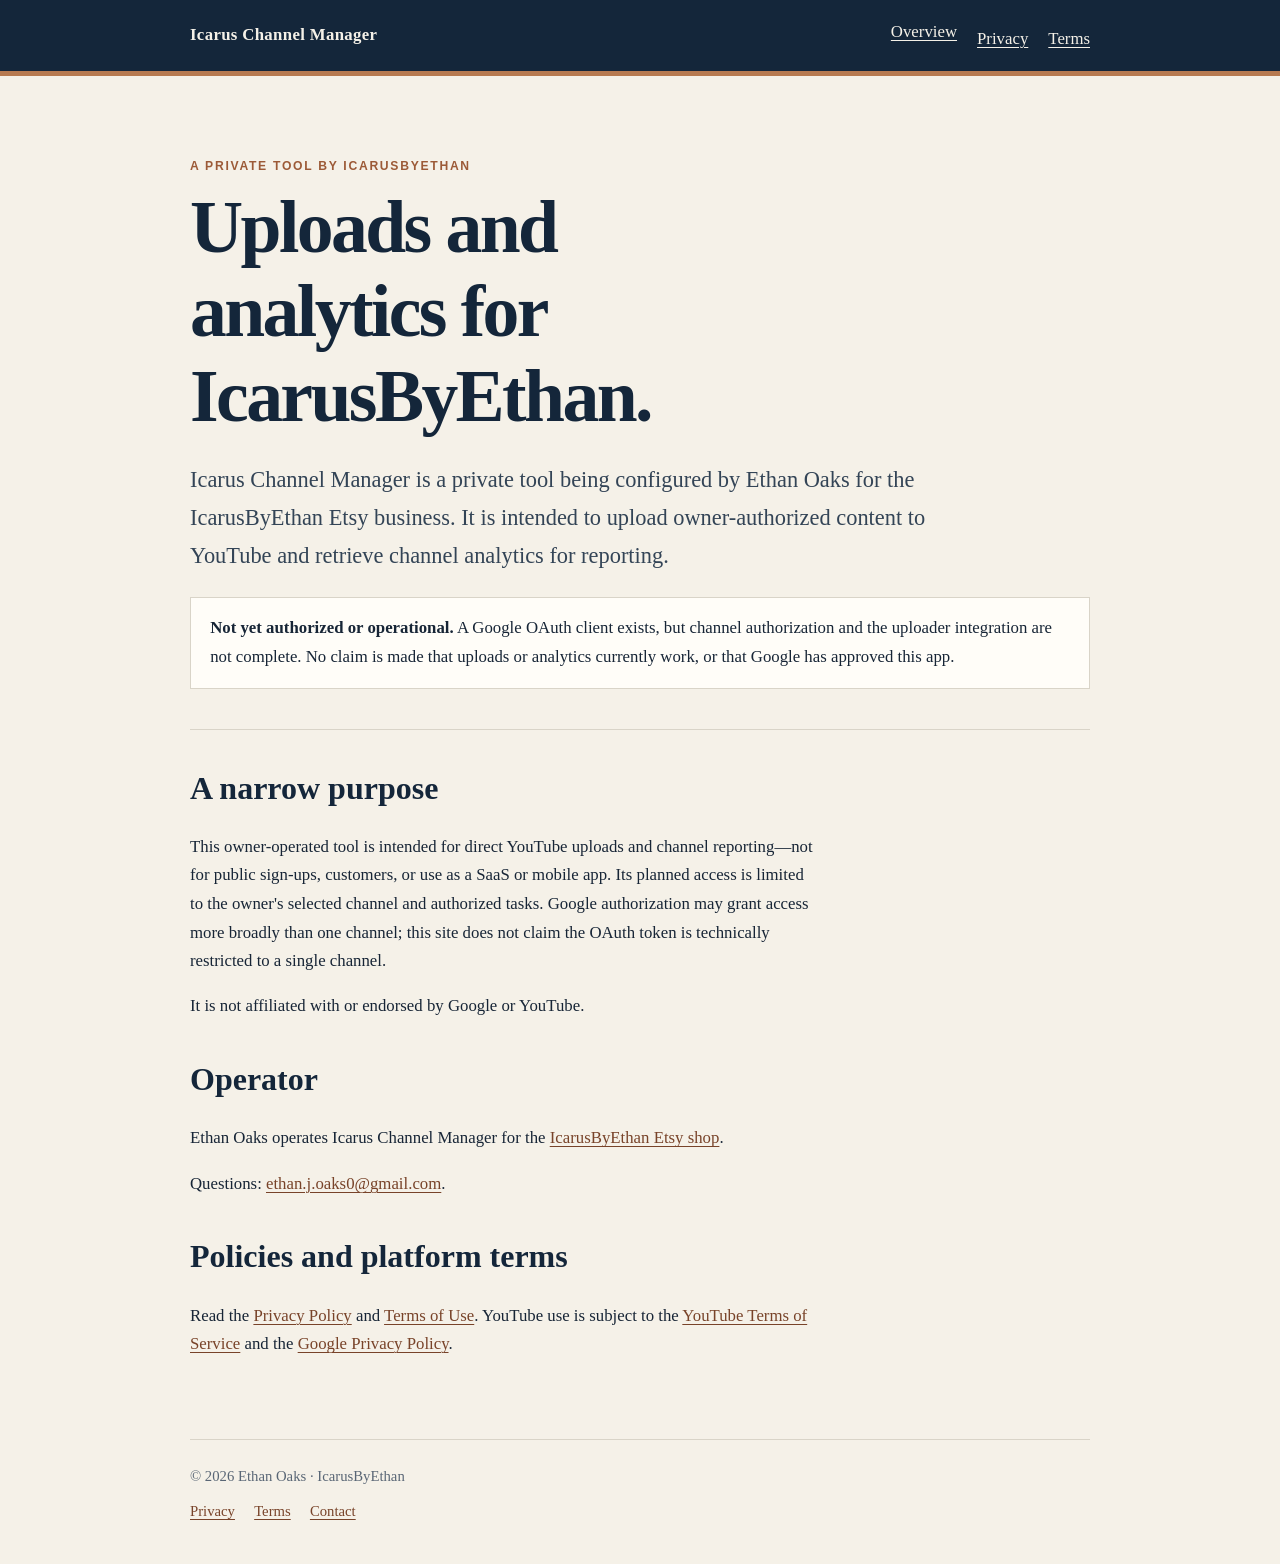
==== channel-manager/index.html @ c46c2ac1 "Add truthful private YouTube tool homepage and policies" ====
<!doctype html>
<html lang="en">
<head>
  <meta charset="utf-8">
  <meta name="viewport" content="width=device-width, initial-scale=1">
  <meta name="description" content="Icarus Channel Manager is a private owner-operated tool being configured for authorized YouTube uploads and channel analytics.">
  <title>Icarus Channel Manager — IcarusByEthan</title>
  <link rel="stylesheet" href="style.css">
</head>
<body>
<a class="skip-link" href="#main">Skip to main content</a>
<header class="site-header"><div class="header-inner"><a class="brand" href="index.html">Icarus Channel Manager</a><nav aria-label="Main navigation"><ul><li><a href="index.html" aria-current="page">Overview</a></li><li><a href="privacy.html">Privacy</a></li><li><a href="terms.html">Terms</a></li></ul></nav></div></header>
<main id="main">
<p class="eyebrow">A private tool by IcarusByEthan</p>
<h1>Uploads and analytics for IcarusByEthan.</h1>
<p class="lede">Icarus Channel Manager is a private tool being configured by Ethan Oaks for the IcarusByEthan Etsy business. It is intended to upload owner-authorized content to YouTube and retrieve channel analytics for reporting.</p>
<div class="note"><strong>Not yet authorized or operational.</strong> A Google OAuth client exists, but channel authorization and the uploader integration are not complete. No claim is made that uploads or analytics currently work, or that Google has approved this app.</div>
<hr class="rule">
<section aria-labelledby="purpose"><h2 id="purpose">A narrow purpose</h2><p>This owner-operated tool is intended for direct YouTube uploads and channel reporting—not for public sign-ups, customers, or use as a SaaS or mobile app. Its planned access is limited to the owner's selected channel and authorized tasks. Google authorization may grant access more broadly than one channel; this site does not claim the OAuth token is technically restricted to a single channel.</p><p>It is not affiliated with or endorsed by Google or YouTube.</p></section>
<section aria-labelledby="owner"><h2 id="owner">Operator</h2><p>Ethan Oaks operates Icarus Channel Manager for the <a href="https://www.etsy.com/shop/IcarusByEthan">IcarusByEthan Etsy shop</a>.</p><p>Questions: <a href="mailto:ethan.j.oaks0@gmail.com">ethan.j.oaks0@gmail.com</a>.</p></section>
<section aria-labelledby="links"><h2 id="links">Policies and platform terms</h2><p>Read the <a href="privacy.html">Privacy Policy</a> and <a href="terms.html">Terms of Use</a>. YouTube use is subject to the <a href="https://www.youtube.com/t/terms">YouTube Terms of Service</a> and the <a href="https://policies.google.com/privacy">Google Privacy Policy</a>.</p></section>
</main>
<footer class="site-footer"><div>© 2026 Ethan Oaks · IcarusByEthan</div><div class="footer-links"><a href="privacy.html">Privacy</a><a href="terms.html">Terms</a><a href="mailto:ethan.j.oaks0@gmail.com">Contact</a></div></footer>
</body>
</html>
---- channel-manager/style.css ----
/* Icarus Channel Manager — quiet editorial palette, no external assets */
:root {
  color-scheme: light;
  --ink: #172536;
  --navy: #14263a;
  --cream: #f5f1e8;
  --paper: #fffdf8;
  --muted: #596675;
  --line: #d9d4c8;
  --accent: #9c5a37;
  font-family: Georgia, "Times New Roman", serif;
}
* { box-sizing: border-box; }
html { background: var(--cream); color: var(--ink); }
body { margin: 0; font-size: 1.05rem; line-height: 1.7; }
a { color: #784329; text-decoration-thickness: .08em; text-underline-offset: .18em; }
a:hover { color: var(--navy); }
a:focus-visible { outline: 3px solid var(--accent); outline-offset: 3px; }
.skip-link { position: absolute; left: -9999px; top: 1rem; padding: .6rem 1rem; background: var(--paper); z-index: 2; }
.skip-link:focus { left: 1rem; }
.site-header { background: var(--navy); color: var(--cream); border-bottom: 5px solid #b77a50; }
.header-inner, main, .site-footer { width: min(100% - 2.5rem, 900px); margin-inline: auto; }
.header-inner { padding: 1.1rem 0; display: flex; align-items: center; justify-content: space-between; gap: 1rem; }
.brand { color: var(--cream); font-weight: 700; text-decoration: none; letter-spacing: .02em; }
nav ul { list-style: none; margin: 0; padding: 0; display: flex; gap: 1.25rem; flex-wrap: wrap; }
nav a { color: var(--cream); }
main { padding: clamp(2rem, 7vw, 5rem) 0 4rem; }
.eyebrow { margin: 0 0 .5rem; color: var(--accent); font-family: Arial, sans-serif; font-size: .76rem; font-weight: 700; letter-spacing: .14em; text-transform: uppercase; }
h1, h2, h3 { color: var(--navy); line-height: 1.15; }
h1 { max-width: 17ch; margin: 0 0 1.25rem; font-size: clamp(2.4rem, 7vw, 4.6rem); letter-spacing: -.035em; }
h2 { margin-top: 2.5rem; font-size: clamp(1.45rem, 3vw, 2rem); }
h3 { font-size: 1.2rem; }
.lede { max-width: 68ch; font-size: clamp(1.15rem, 2.5vw, 1.4rem); color: #334456; }
.rule { border: 0; border-top: 1px solid var(--line); margin: 2.5rem 0; }
.note { padding: 1rem 1.2rem; background: var(--paper); border: 1px solid var(--line); }
section { max-width: 75ch; }
li + li { margin-top: .45rem; }
.site-footer { border-top: 1px solid var(--line); padding: 1.5rem 0 2.5rem; color: var(--muted); font-size: .92rem; }
.footer-links { display: flex; flex-wrap: wrap; gap: .6rem 1.2rem; margin-top: .6rem; }
@media (max-width: 560px) { .header-inner { align-items: flex-start; flex-direction: column; } nav ul { gap: .5rem 1rem; } body { font-size: 1rem; } }
@media (prefers-reduced-motion: reduce) { *, *::before, *::after { scroll-behavior: auto !important; } }
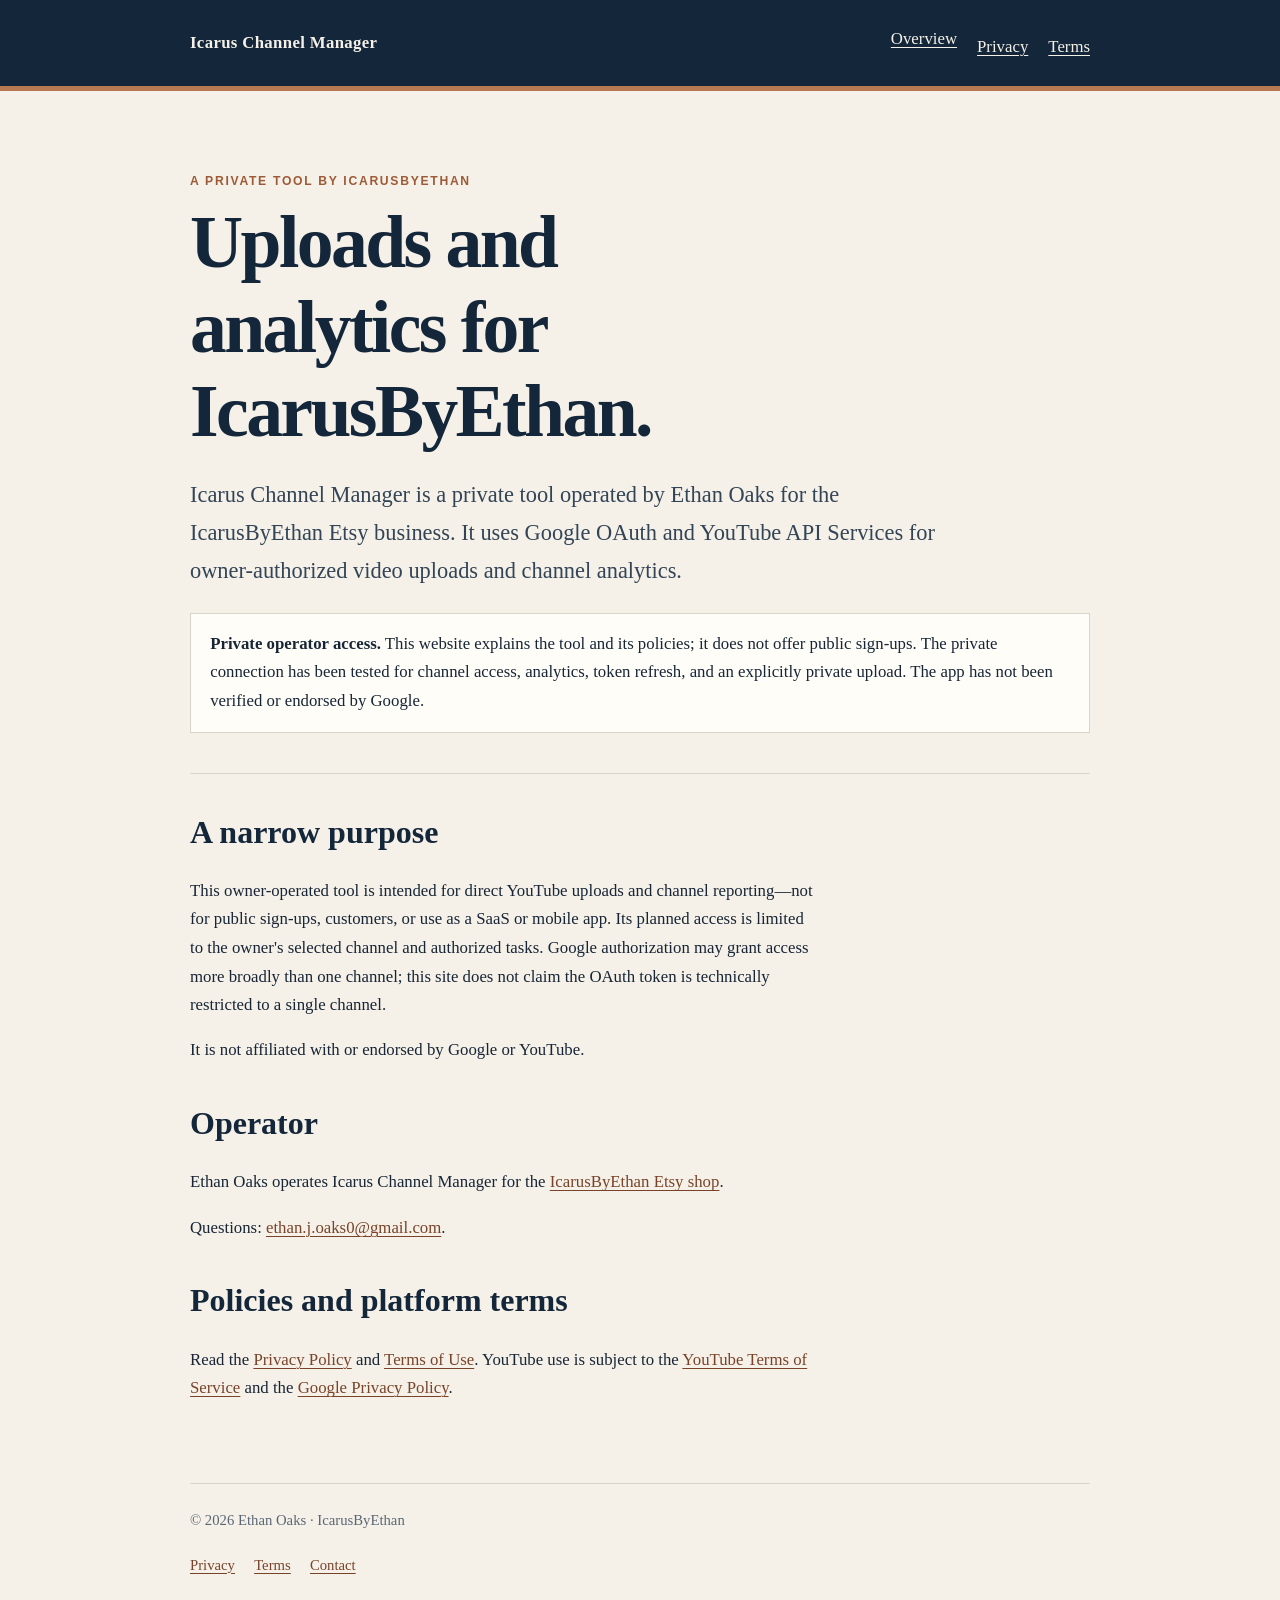
==== commit b81ab382: "Reflect verified private YouTube connection without claiming Google verification" ====
--- a/channel-manager/index.html
+++ b/channel-manager/index.html
@@ -3,7 +3,7 @@
 <head>
   <meta charset="utf-8">
   <meta name="viewport" content="width=device-width, initial-scale=1">
-  <meta name="description" content="Icarus Channel Manager is a private owner-operated tool being configured for authorized YouTube uploads and channel analytics.">
+  <meta name="description" content="Icarus Channel Manager is a private owner-operated tool for authorized YouTube uploads and channel analytics.">
   <title>Icarus Channel Manager — IcarusByEthan</title>
   <link rel="stylesheet" href="style.css">
 </head>
@@ -13,8 +13,8 @@
 <main id="main">
 <p class="eyebrow">A private tool by IcarusByEthan</p>
 <h1>Uploads and analytics for IcarusByEthan.</h1>
-<p class="lede">Icarus Channel Manager is a private tool being configured by Ethan Oaks for the IcarusByEthan Etsy business. It is intended to upload owner-authorized content to YouTube and retrieve channel analytics for reporting.</p>
-<div class="note"><strong>Not yet authorized or operational.</strong> A Google OAuth client exists, but channel authorization and the uploader integration are not complete. No claim is made that uploads or analytics currently work, or that Google has approved this app.</div>
+<p class="lede">Icarus Channel Manager is a private tool operated by Ethan Oaks for the IcarusByEthan Etsy business. It uses Google OAuth and YouTube API Services for owner-authorized video uploads and channel analytics.</p>
+<div class="note"><strong>Private operator access.</strong> This website explains the tool and its policies; it does not offer public sign-ups. The private connection has been tested for channel access, analytics, token refresh, and an explicitly private upload. The app has not been verified or endorsed by Google.</div>
 <hr class="rule">
 <section aria-labelledby="purpose"><h2 id="purpose">A narrow purpose</h2><p>This owner-operated tool is intended for direct YouTube uploads and channel reporting—not for public sign-ups, customers, or use as a SaaS or mobile app. Its planned access is limited to the owner's selected channel and authorized tasks. Google authorization may grant access more broadly than one channel; this site does not claim the OAuth token is technically restricted to a single channel.</p><p>It is not affiliated with or endorsed by Google or YouTube.</p></section>
 <section aria-labelledby="owner"><h2 id="owner">Operator</h2><p>Ethan Oaks operates Icarus Channel Manager for the <a href="https://www.etsy.com/shop/IcarusByEthan">IcarusByEthan Etsy shop</a>.</p><p>Questions: <a href="mailto:ethan.j.oaks0@gmail.com">ethan.j.oaks0@gmail.com</a>.</p></section>
--- a/channel-manager/style.css
+++ b/channel-manager/style.css
@@ -24,6 +24,8 @@
 .brand { color: var(--cream); font-weight: 700; text-decoration: none; letter-spacing: .02em; }
 nav ul { list-style: none; margin: 0; padding: 0; display: flex; gap: 1.25rem; flex-wrap: wrap; }
 nav a { color: var(--cream); }
+nav a, .brand, .footer-links a { display: inline-flex; align-items: center; min-height: 44px; }
+nav a:hover, .brand:hover { color: var(--paper); }
 main { padding: clamp(2rem, 7vw, 5rem) 0 4rem; }
 .eyebrow { margin: 0 0 .5rem; color: var(--accent); font-family: Arial, sans-serif; font-size: .76rem; font-weight: 700; letter-spacing: .14em; text-transform: uppercase; }
 h1, h2, h3 { color: var(--navy); line-height: 1.15; }
